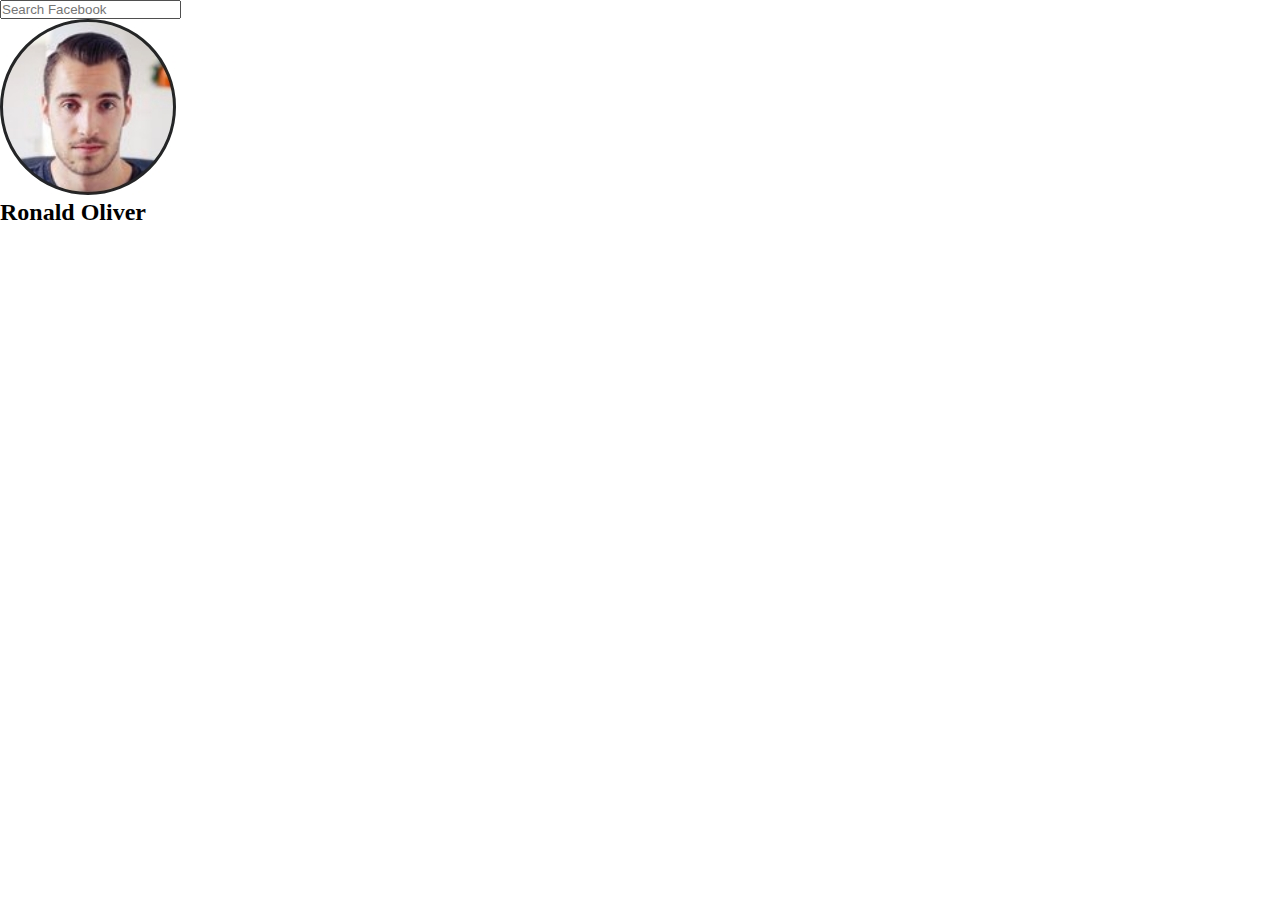
==== index.html @ 535de984 "header qismi html tugatdim" ====
<!DOCTYPE html>
<html lang="en">
  <head>
    <meta charset="UTF-8" />
    <meta http-equiv="X-UA-Compatible" content="IE=edge" />
    <meta name="viewport" content="width=device-width, initial-scale=1.0" />
    <title>Facebook</title>
    <link rel="stylesheet" href="./css/style.css" />
  </head>
  <body>
    <section class="header">
      <i class="fab fa-facebook"></i>
      <div class="header-search">
        <i class="fas fa-search"></i>
        <input type="text" placeholder="Search Facebook" />
      </div>
      <div class="icons">
        <i class="fas fa-search"></i>
        <i class="fas fa-tv"></i>
        <i class="fas fa-users"></i>
        <i class="fas fa-th-large"></i>
      </div>
      <div class="icons2">
        <div class="account">
          <img src="./img/Shape.jpg" alt="" />
          <h2 class="acount-name">Ronald Oliver</h2>

          <div class="icons3">
            <i class="fas fa-plus"></i>
            <i class="fab fa-facebook-messenger"></i>
            <i class="fas fa-bell"></i>
            <i class="fas fa-caret-down"></i>
          </div>
        </div>
      </div>
    </section>
  </body>
</html>
---- css/style.css ----
/* font-family: 'Poppins', sans-serif; */
/* - Spacing system (px)
2 / 4 / 8 / 12 / 16 / 24 / 32 / 48 / 64 / 80 / 96 / 128


- Font sizes (px)
10 / 12 / 14 / 16 / 18 / 20 / 24 / 30 / 36 / 44 / 52 / 62 / 74 / 86 / 98 */

* {
  margin: 0;
  padding: 0;
  box-sizing: border-box;
  text-decoration: none;
}
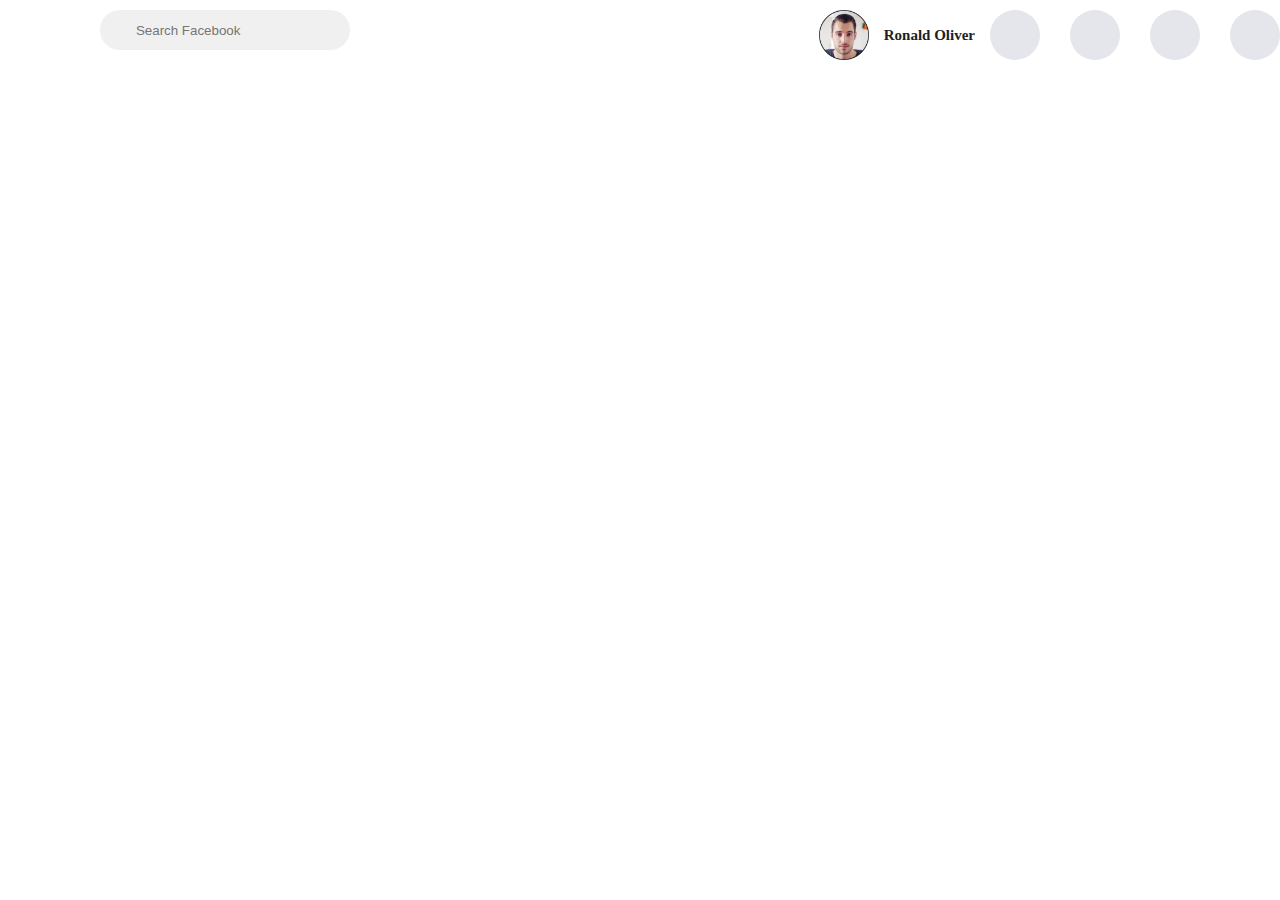
==== commit bb95b9f2: "header qismi tugadi" ====
--- a/index.html
+++ b/index.html
@@ -6,16 +6,26 @@
     <meta name="viewport" content="width=device-width, initial-scale=1.0" />
     <title>Facebook</title>
     <link rel="stylesheet" href="./css/style.css" />
+    <link
+      rel="stylesheet"
+      href="https://cdnjs.cloudflare.com/ajax/libs/font-awesome/6.0.0-beta3/css/all.min.css"
+      integrity="sha512-Fo3rlrZj/k7ujTnHg4CGR2D7kSs0v4LLanw2qksYuRlEzO+tcaEPQogQ0KaoGN26/zrn20ImR1DfuLWnOo7aBA=="
+      crossorigin="anonymous"
+      referrerpolicy="no-referrer"
+    />
   </head>
   <body>
     <section class="header">
-      <i class="fab fa-facebook"></i>
-      <div class="header-search">
-        <i class="fas fa-search"></i>
-        <input type="text" placeholder="Search Facebook" />
+      <div class="header-logo">
+        <i class="fab fa-facebook fbc"></i>
+        <div class="header-search">
+          <i class="fas fa-search search"></i>
+          <input type="text" placeholder="       Search Facebook" />
+        </div>
       </div>
+
       <div class="icons">
-        <i class="fas fa-search"></i>
+        <i class="fas fa-home"></i>
         <i class="fas fa-tv"></i>
         <i class="fas fa-users"></i>
         <i class="fas fa-th-large"></i>
--- a/css/style.css
+++ b/css/style.css
@@ -12,3 +12,68 @@
   box-sizing: border-box;
   text-decoration: none;
 }
+html {
+  font-size: 62.5%;
+}
+.header {
+  padding: 1rem 0;
+  display: flex;
+  justify-content: space-between;
+  text-align: center;
+}
+.fbc {
+  padding: 1rem 5rem;
+  font-size: 3rem;
+  color: #0f62df;
+}
+.header-logo {
+  display: flex;
+  justify-content: space-between;
+  align-items: flex-start;
+}
+.header-search input {
+  width: 25rem;
+  height: 4rem;
+  border-radius: 2rem;
+  border: none;
+  background-color: #f0f0f0;
+  padding: 0 10px;
+}
+.search {
+  font-size: 2rem;
+  color: #606770;
+  transform: translate(3rem, 0.3rem);
+}
+.icons {
+  display: flex;
+  column-gap: 5rem;
+  font-size: 2.4rem;
+  color: #606770;
+}
+.icons2 {
+  display: flex;
+  justify-content: space-between;
+}
+.account {
+  display: flex;
+  column-gap: 1.5rem;
+  align-items: center;
+  color: #1d1f23;
+}
+.account img {
+  width: 5rem;
+}
+.icons3 {
+  display: flex;
+  column-gap: 3rem;
+  font-size: 2.4rem;
+  color: #1d1f23;
+}
+.icons3 i {
+  text-align: center;
+  width: 5rem;
+  height: 5rem;
+  padding: 1.2rem 1rem;
+  border-radius: 50%;
+  background-color: #e4e6eb;
+}
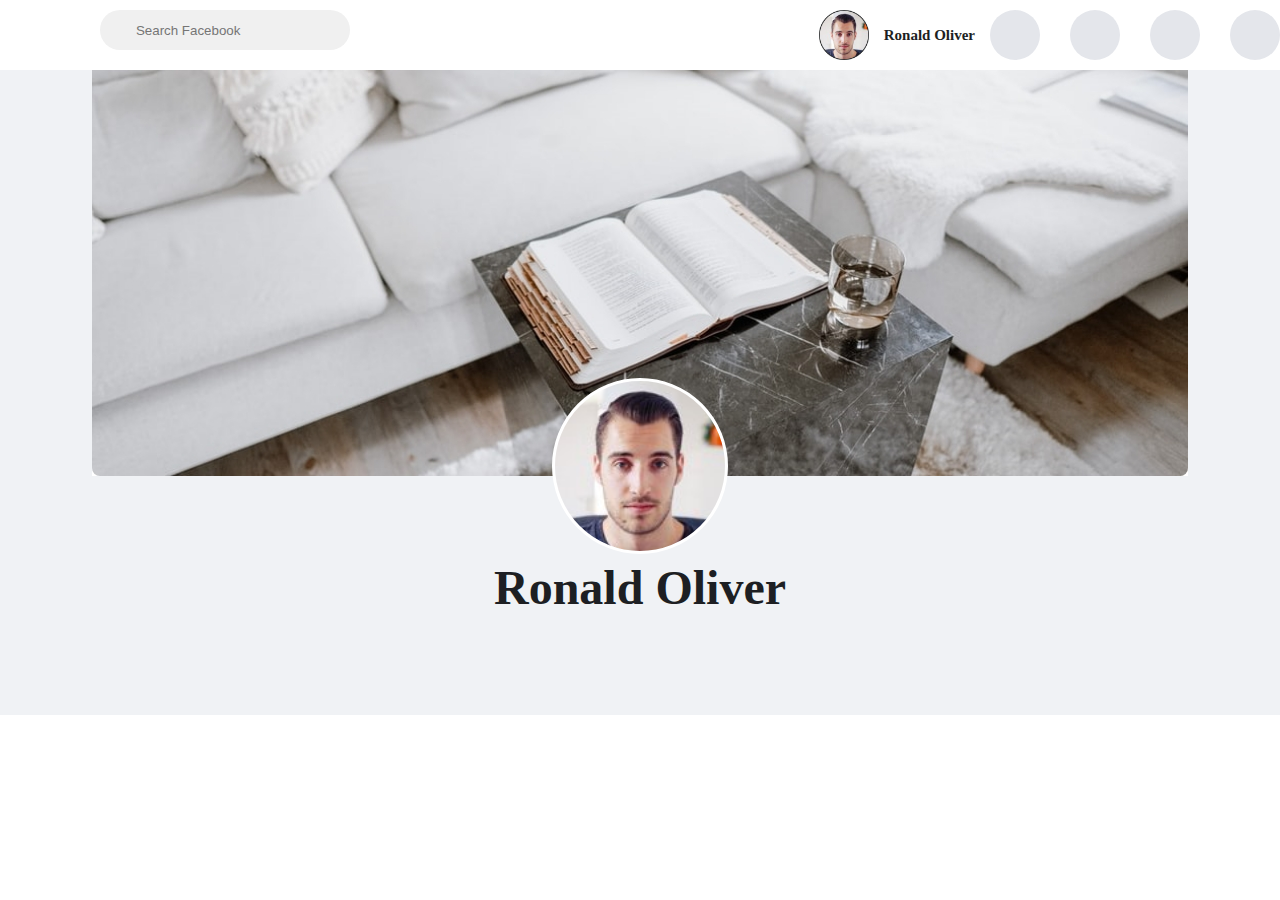
==== commit e0295f45: "account qismi tugadi" ====
--- a/index.html
+++ b/index.html
@@ -44,5 +44,13 @@
         </div>
       </div>
     </section>
+
+    <section class="accounts">
+      <img src="./img/Image 1.jpg" alt="" />
+      <div class="accounts-image">
+        <img src="./img/Shape.png" alt="" />
+        <h1 class="accounts-name">Ronald Oliver</h1>
+      </div>
+    </section>
   </body>
 </html>
--- a/css/style.css
+++ b/css/style.css
@@ -77,3 +77,12 @@
   border-radius: 50%;
   background-color: #e4e6eb;
 }
+.accounts {
+  background-color: #f0f2f5;
+  text-align: center;
+}
+.accounts-image {
+  transform: translate(0, -10rem);
+  font-size: 2.4rem;
+  color: #1d1f23;
+}
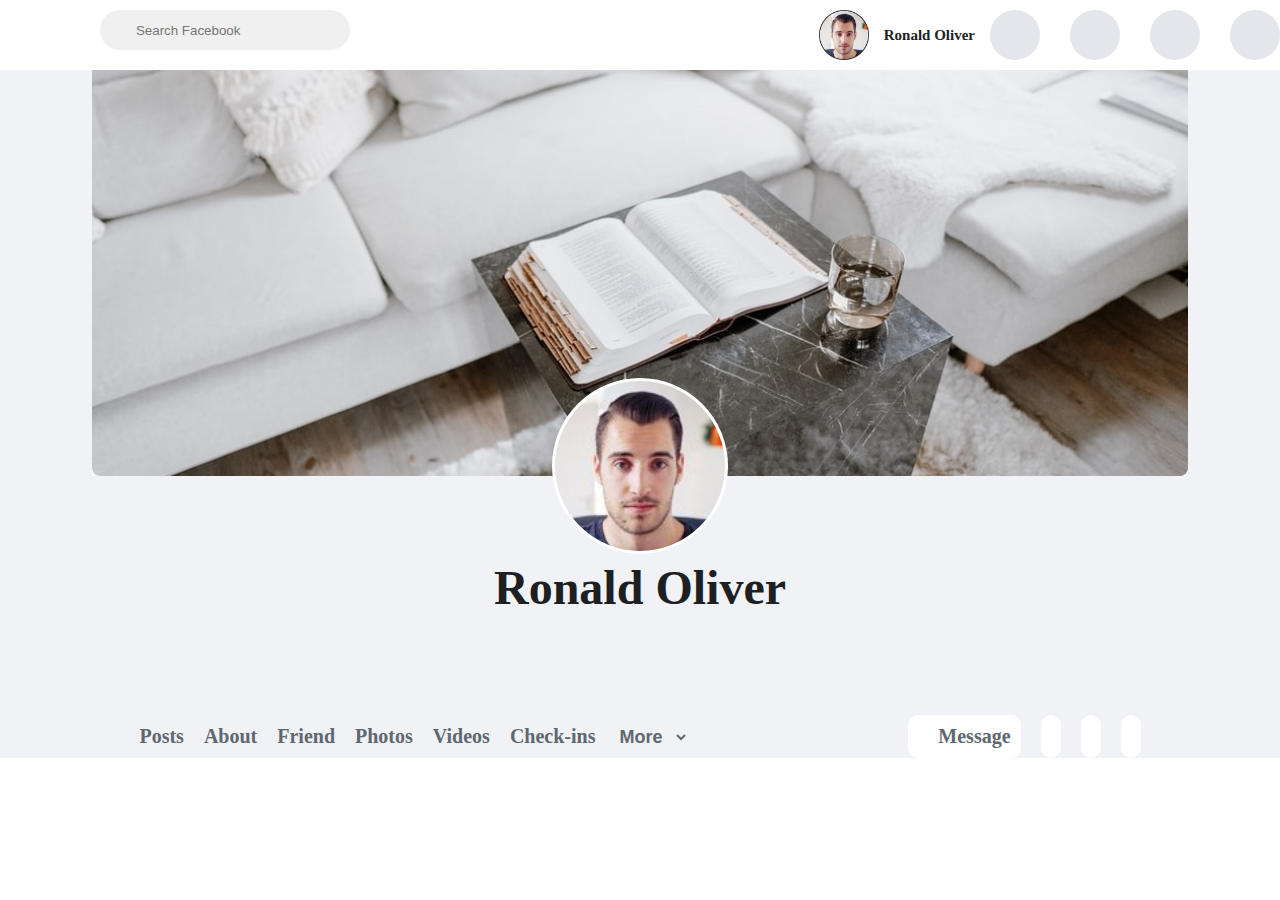
==== commit 8cd71dcf: "navbar section tugadi" ====
--- a/index.html
+++ b/index.html
@@ -52,5 +52,30 @@
         <h1 class="accounts-name">Ronald Oliver</h1>
       </div>
     </section>
+    <section class="navbar">
+      <ul class="nav">
+        <li><p>Posts</p></li>
+        <li>About</li>
+        <li>Friend</li>
+        <li>Photos</li>
+        <li>Videos</li>
+        <li>Check-ins</li>
+        <li>
+          <select>
+            <option>More</option>
+            <option>More1</option>
+          </select>
+        </li>
+      </ul>
+      <div class="nav-icon">
+        <p class="pnav">
+          <i class="fab fa-facebook-messenger fbcm"> </i>Message
+        </p>
+
+        <i class="fas fa-phone-alt"></i>
+        <i class="fas fa-user-check"></i>
+        <i class="fas fa-ellipsis-h"></i>
+      </div>
+    </section>
   </body>
 </html>
--- a/css/style.css
+++ b/css/style.css
@@ -86,3 +86,53 @@
   font-size: 2.4rem;
   color: #1d1f23;
 }
+.navbar {
+  padding: 0 3rem;
+  background-color: #f0f2f5;
+  display: flex;
+  justify-content: space-around;
+}
+.nav {
+  display: flex;
+  list-style: none;
+  align-items: center;
+  column-gap: 2rem;
+  font-size: 2rem;
+  font-weight: 600;
+  color: #606770;
+  padding: 1rem 0;
+}
+.nav select {
+  border: none;
+  font-size: 1.8rem;
+  font-weight: 600;
+  color: #606770;
+  background-color: #f0f2f5;
+}
+.nav li:hover {
+  color: #0f62df;
+  transform: scale(1.1);
+  cursor: pointer;
+}
+.nav-icon {
+  display: flex;
+
+  column-gap: 2rem;
+  font-size: 2rem;
+  font-weight: 600;
+  color: #606770;
+}
+.pnav {
+  display: flex;
+  align-items: center;
+  padding: 0 1rem 0 1rem;
+  background-color: #fff;
+  border-radius: 1rem;
+}
+.nav-icon i {
+  text-align: center;
+  vertical-align: middle;
+  padding: 10px 1rem 0 1rem;
+  background-color: #fff;
+  border-radius: 1rem;
+}
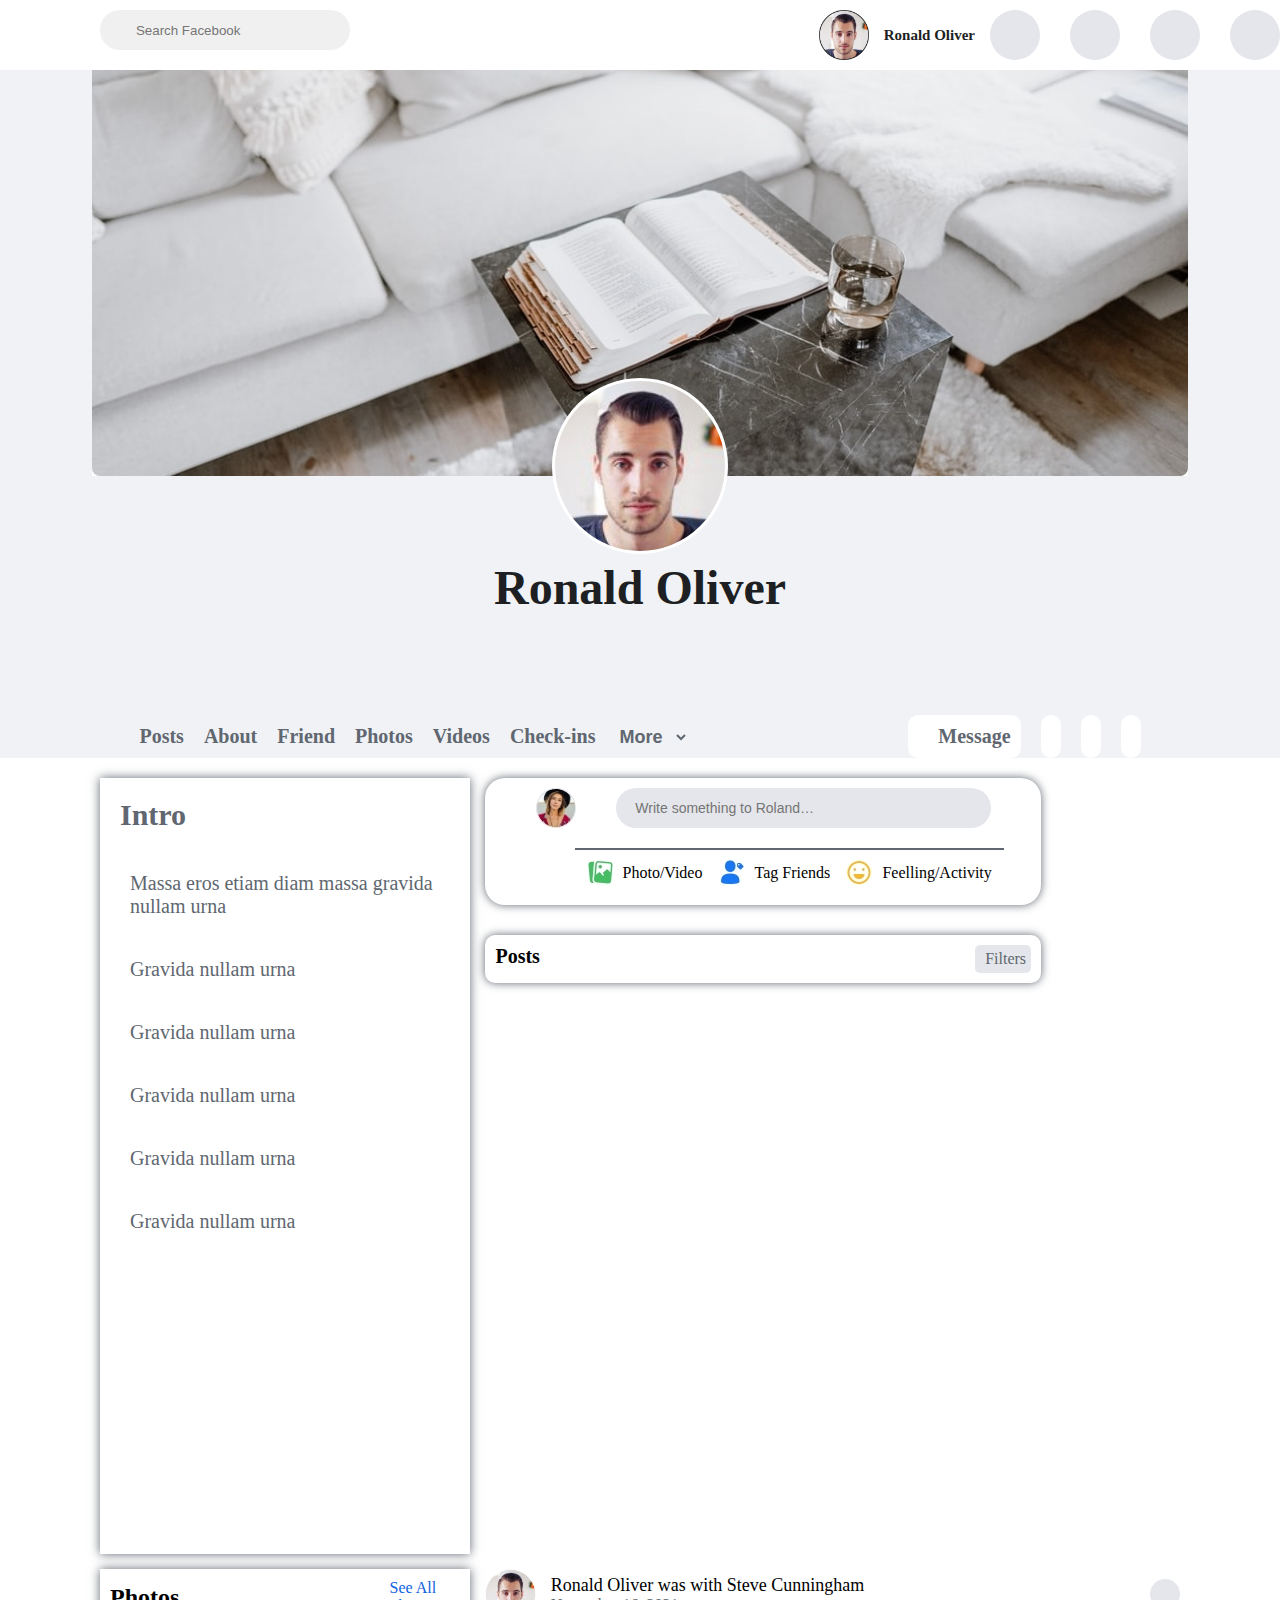
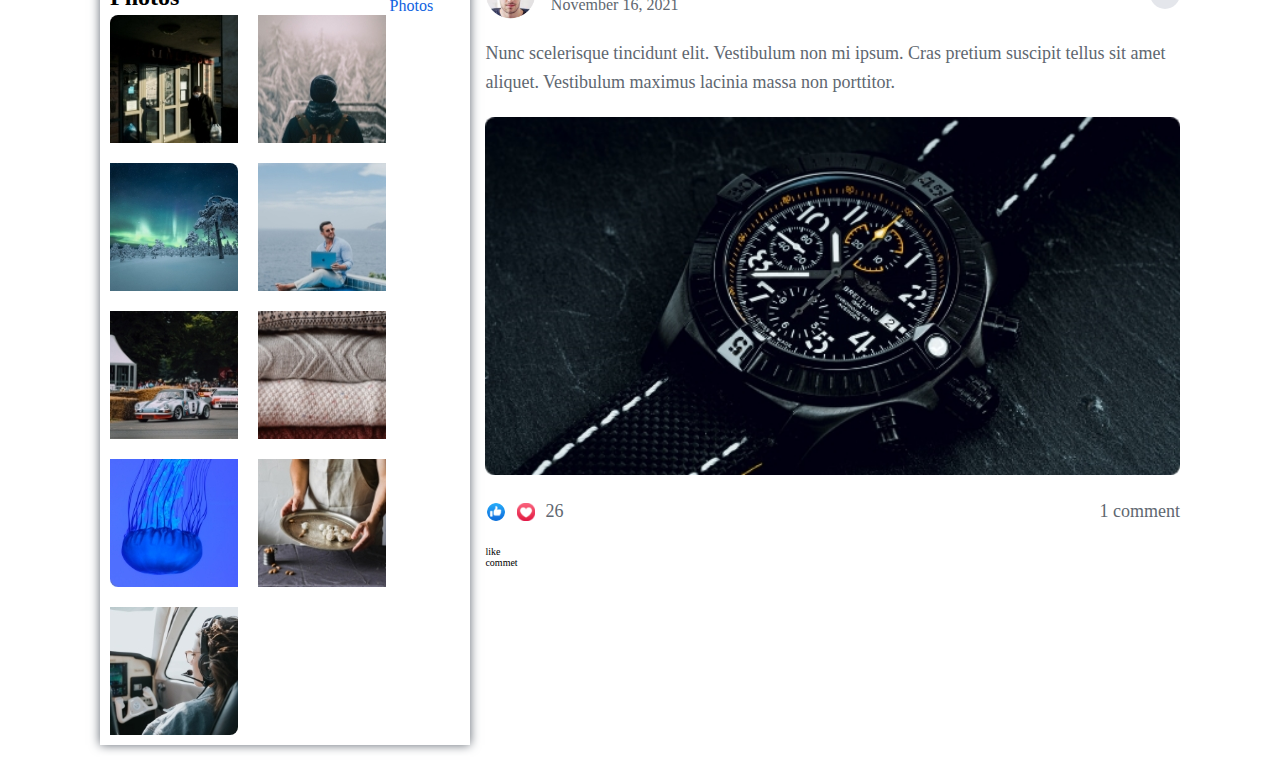
==== commit 688c799a: "htmls tugadi" ====
--- a/index.html
+++ b/index.html
@@ -77,5 +77,119 @@
         <i class="fas fa-ellipsis-h"></i>
       </div>
     </section>
+
+    <div class="grid-section">
+      <div class="intro">
+        <h1 class="intor-name">Intro</h1>
+        <div class="div12">
+          <i class="fas fa-briefcase"></i>
+          <p>Massa eros etiam diam massa gravida nullam urna</p>
+        </div>
+
+        <div class="div12">
+          <i class="fas fa-graduation-cap"></i>
+          <p>Gravida nullam urna</p>
+        </div>
+
+        <div class="div12">
+          <i class="fas fa-graduation-cap"></i>
+          <p>Gravida nullam urna</p>
+        </div>
+        <div class="div12">
+          <i class="fas fa-home"></i>
+          <p>Gravida nullam urna</p>
+        </div>
+
+        <div class="div12">
+          <i class="fas fa-map-marker-alt"></i>
+          <p>Gravida nullam urna</p>
+        </div>
+
+        <div class="div12">
+          <i class="fas fa-wifi"></i>
+          <p>Gravida nullam urna</p>
+        </div>
+      </div>
+
+      <div class="images-section">
+        <div class="write-section1">
+          <div class="write-section">
+            <img src="./img/Path 14.jpg" alt="" />
+            <input type="text" placeholder="     Write something to Roland…" />
+          </div>
+          <div class="photos">
+            <div class="photo">
+              <img src="./img/Image 14.jpg" alt="" />
+              <p>Photo/Video</p>
+            </div>
+
+            <div class="photo">
+              <img src="./img/Image 15.jpg" alt="" />
+              <p>Tag Friends</p>
+            </div>
+
+            <div class="photo">
+              <img src="./img/Image 16.jpg" alt="" />
+              <p>Feelling/Activity</p>
+            </div>
+          </div>
+        </div>
+        <div class="write-section2">
+          <h1>Posts</h1>
+          <p><i class="fas fa-sliders-h"></i>Filters</p>
+        </div>
+      </div>
+
+      <div class="galary">
+        <div class="galary-name">
+          <h1 class="glry-nm">Photos</h1>
+          <a href="#">See All Photos</a>
+        </div>
+        <div class="glry-img">
+          <img src="./img/Rectangle 18.jpg" alt="" />
+          <img src="./img/Rectangle 19.jpg" alt="" />
+          <img src="./img/Rectangle 20.jpg" alt="" />
+
+          <img src="./img/Rectangle 21.jpg" alt="" />
+          <img src="./img/Rectangle 22.jpg" alt="" />
+          <img src="./img/Rectangle 23.jpg" alt="" />
+
+          <img src="./img/Rectangle 24.jpg" alt="" />
+          <img src="./img/Rectangle 25.jpg" alt="" />
+          <img src="./img/Rectangle 26.jpg" alt="" />
+        </div>
+      </div>
+      <div class="about">
+        <div class="ddp-1">
+          <div class="div15">
+            <img src="./img/Shape.png" alt="" />
+            <div class="abt-p">
+              <p>Ronald Oliver was with Steve Cunningham</p>
+              <div class="date">November 16, 2021</div>
+            </div>
+          </div>
+
+          <i class="fas fa-ellipsis-h"></i>
+        </div>
+        <p class="abt-p1">
+          Nunc scelerisque tincidunt elit. Vestibulum non mi ipsum. Cras pretium
+          suscipit tellus sit amet aliquet. Vestibulum maximus lacinia massa non
+          porttitor.
+        </p>
+        <img src="./img/Image 18.jpg" alt="" class="imag" />
+        <div class="like">
+          <div class="like1">
+            <img src="./img/Image 20.png" alt="" />
+            <img src="./img/Image 21.png" alt="" />
+            <p class="abt-p1">26</p>
+          </div>
+          <p class="abt-p1">1 comment</p>
+        </div>
+        <div class="abt-like">
+          <p><i class="far fa-thumbs-up"></i> like</p>
+          <p><i class="far fa-comment-alt"></i> commet</p>
+        </div>
+      </div>
+    </div>
   </body>
 </html>
--- a/css/style.css
+++ b/css/style.css
@@ -136,3 +136,147 @@
   background-color: #fff;
   border-radius: 1rem;
 }
+.intro {
+  padding: 2rem;
+  display: flex;
+  flex-direction: column;
+  row-gap: 4rem;
+  color: #606770;
+  box-shadow: 0 0 1rem #606770;
+}
+.intor-name {
+  font-size: 3rem;
+}
+.div12 {
+  display: flex;
+  column-gap: 1rem;
+  font-size: 2rem;
+}
+.grid-section {
+  display: grid;
+  grid-template-columns: 0.8fr 1.5fr;
+  grid-template-rows: 1fr 1fr;
+  gap: 1.5rem;
+  margin: 2rem 10rem;
+}
+
+.write-section1 {
+  box-shadow: 0 0 1rem #606770;
+  width: 80%;
+  padding: 1rem;
+  border-radius: 2rem;
+}
+.write-section2 {
+  box-shadow: 0 0 1rem #606770;
+  width: 80%;
+  padding: 1rem;
+  border-radius: 1rem;
+  margin-top: 3rem;
+  display: flex;
+  justify-content: space-between;
+}
+.write-section2 p {
+  font-size: 1.6rem;
+  display: flex;
+  gap: 5px;
+  color: #606770;
+  align-items: center;
+  padding: 5px;
+  border-radius: 5px;
+  background-color: #e4e6eb;
+}
+.write-section {
+  display: flex;
+  justify-content: space-evenly;
+}
+.write-section input {
+  width: 70%;
+  height: 4rem;
+  border-radius: 2rem;
+  border: none;
+  background-color: #e4e6eb;
+  font-size: 1.4rem;
+}
+.photos {
+  width: 80%;
+  border-top: 2px solid #606770;
+  display: flex;
+  justify-content: space-evenly;
+  margin-top: 2rem;
+  margin-left: 8rem;
+}
+.photo {
+  padding: 1rem 0.5rem;
+  font-size: 1.6rem;
+  display: flex;
+  gap: 1rem;
+  align-items: center;
+}
+.galary {
+  box-shadow: 0 0 1rem #606770;
+  padding: 1rem;
+}
+.galary-name {
+  display: flex;
+  gap: 60%;
+  align-items: center;
+}
+.galary-name a {
+  font-size: 1.6rem;
+  color: #0f62df;
+}
+.glry-nm {
+  font-size: 2.4rem;
+}
+.glry-img {
+  /* display: grid;
+  grid-template-columns: 0.5fr 0.5fr 0.5fr;
+  grid-template-rows: 1fr 1fr 1fr;
+  gap: 1rem; */
+  display: flex;
+  flex-wrap: wrap;
+  gap: 2rem;
+}
+.ddp-1 {
+  display: flex;
+  justify-content: space-between;
+  align-items: center;
+  font-size: 1.8rem;
+}
+.div15 img {
+  width: 10%;
+}
+.div15 {
+  display: flex;
+  gap: 1.5rem;
+  align-items: center;
+}
+.date {
+  font-size: 1.6rem;
+  color: #606770;
+}
+.ddp-1 i {
+  padding: 1.5rem;
+  border-radius: 50%;
+  background-color: #e4e6eb;
+}
+.abt-p1 {
+  margin-top: 2rem;
+  font-size: 1.8rem;
+  color: #606770;
+  line-height: 1.6;
+  margin-bottom: 2rem;
+}
+.imag {
+  width: 100%;
+}
+.like {
+  display: flex;
+  justify-content: space-between;
+  align-items: center;
+}
+.like1 {
+  display: flex;
+  align-items: center;
+  gap: 1rem;
+}
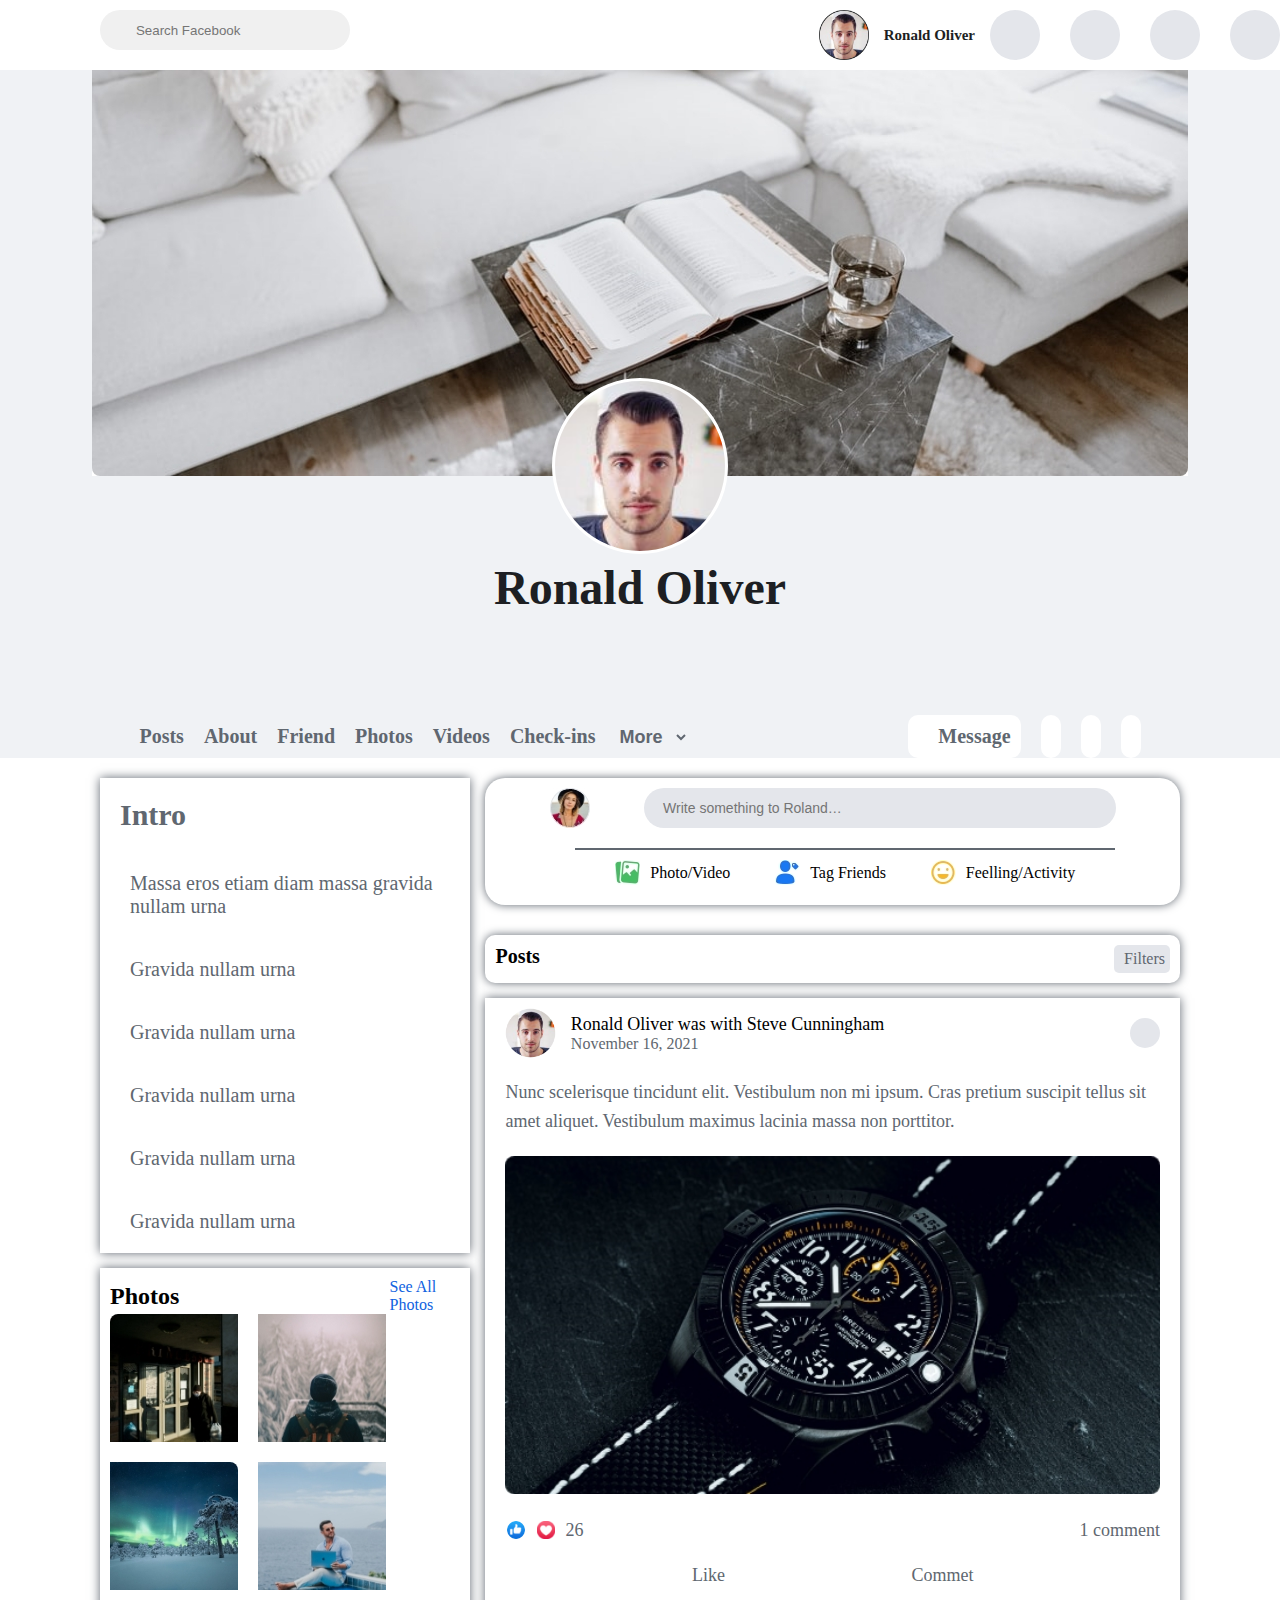
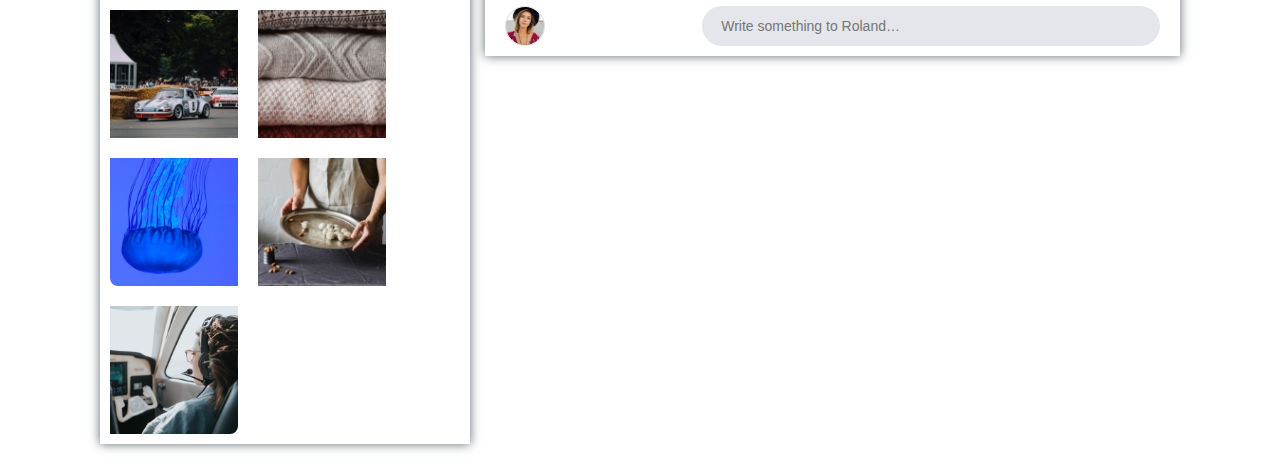
==== commit 387d32c1: "project finished" ====
--- a/index.html
+++ b/index.html
@@ -79,115 +79,127 @@
     </section>
 
     <div class="grid-section">
-      <div class="intro">
-        <h1 class="intor-name">Intro</h1>
-        <div class="div12">
-          <i class="fas fa-briefcase"></i>
-          <p>Massa eros etiam diam massa gravida nullam urna</p>
-        </div>
-
-        <div class="div12">
-          <i class="fas fa-graduation-cap"></i>
-          <p>Gravida nullam urna</p>
-        </div>
-
-        <div class="div12">
-          <i class="fas fa-graduation-cap"></i>
-          <p>Gravida nullam urna</p>
-        </div>
-        <div class="div12">
-          <i class="fas fa-home"></i>
-          <p>Gravida nullam urna</p>
-        </div>
-
-        <div class="div12">
-          <i class="fas fa-map-marker-alt"></i>
-          <p>Gravida nullam urna</p>
-        </div>
-
-        <div class="div12">
-          <i class="fas fa-wifi"></i>
-          <p>Gravida nullam urna</p>
-        </div>
-      </div>
-
-      <div class="images-section">
-        <div class="write-section1">
-          <div class="write-section">
+      <div class="intro-galary">
+        <div class="intro">
+          <h1 class="intor-name">Intro</h1>
+          <div class="div12">
+            <i class="fas fa-briefcase"></i>
+            <p>Massa eros etiam diam massa gravida nullam urna</p>
+          </div>
+
+          <div class="div12">
+            <i class="fas fa-graduation-cap"></i>
+            <p>Gravida nullam urna</p>
+          </div>
+
+          <div class="div12">
+            <i class="fas fa-graduation-cap"></i>
+            <p>Gravida nullam urna</p>
+          </div>
+          <div class="div12">
+            <i class="fas fa-home"></i>
+            <p>Gravida nullam urna</p>
+          </div>
+
+          <div class="div12">
+            <i class="fas fa-map-marker-alt"></i>
+            <p>Gravida nullam urna</p>
+          </div>
+
+          <div class="div12">
+            <i class="fas fa-wifi"></i>
+            <p>Gravida nullam urna</p>
+          </div>
+        </div>
+
+        <div class="galary">
+          <div class="galary-name">
+            <h1 class="glry-nm">Photos</h1>
+            <a href="#">See All Photos</a>
+          </div>
+          <div class="glry-img">
+            <img src="./img/Rectangle 18.jpg" alt="" />
+            <img src="./img/Rectangle 19.jpg" alt="" />
+            <img src="./img/Rectangle 20.jpg" alt="" />
+
+            <img src="./img/Rectangle 21.jpg" alt="" />
+            <img src="./img/Rectangle 22.jpg" alt="" />
+            <img src="./img/Rectangle 23.jpg" alt="" />
+
+            <img src="./img/Rectangle 24.jpg" alt="" />
+            <img src="./img/Rectangle 25.jpg" alt="" />
+            <img src="./img/Rectangle 26.jpg" alt="" />
+          </div>
+        </div>
+      </div>
+      <div class="images-about12">
+        <div class="images-section">
+          <div class="write-section1">
+            <div class="write-section">
+              <img src="./img/Path 14.jpg" alt="" />
+              <input
+                type="text"
+                placeholder="     Write something to Roland…"
+              />
+            </div>
+            <div class="photos">
+              <div class="photo">
+                <img src="./img/Image 14.jpg" alt="" />
+                <p>Photo/Video</p>
+              </div>
+
+              <div class="photo">
+                <img src="./img/Image 15.jpg" alt="" />
+                <p>Tag Friends</p>
+              </div>
+
+              <div class="photo">
+                <img src="./img/Image 16.jpg" alt="" />
+                <p>Feelling/Activity</p>
+              </div>
+            </div>
+          </div>
+          <div class="write-section2">
+            <h1>Posts</h1>
+            <p><i class="fas fa-sliders-h"></i>Filters</p>
+          </div>
+        </div>
+
+        <div class="about">
+          <div class="ddp-1">
+            <div class="div15">
+              <img src="./img/Shape.png" alt="" />
+              <div class="abt-p">
+                <p>Ronald Oliver was with Steve Cunningham</p>
+                <div class="date">November 16, 2021</div>
+              </div>
+            </div>
+
+            <i class="fas fa-ellipsis-h"></i>
+          </div>
+          <p class="abt-p1">
+            Nunc scelerisque tincidunt elit. Vestibulum non mi ipsum. Cras
+            pretium suscipit tellus sit amet aliquet. Vestibulum maximus lacinia
+            massa non porttitor.
+          </p>
+          <img src="./img/Image 18.jpg" alt="" class="imag" />
+          <div class="like">
+            <div class="like1">
+              <img src="./img/Image 20.png" alt="" />
+              <img src="./img/Image 21.png" alt="" />
+              <p class="abt-p1">26</p>
+            </div>
+            <p class="abt-p1">1 comment</p>
+          </div>
+          <div class="abt-like">
+            <p><i class="far fa-thumbs-up"></i> Like</p>
+            <p><i class="far fa-comment-alt"></i> Commet</p>
+          </div>
+
+          <div class="write-section aab">
             <img src="./img/Path 14.jpg" alt="" />
             <input type="text" placeholder="     Write something to Roland…" />
           </div>
-          <div class="photos">
-            <div class="photo">
-              <img src="./img/Image 14.jpg" alt="" />
-              <p>Photo/Video</p>
-            </div>
-
-            <div class="photo">
-              <img src="./img/Image 15.jpg" alt="" />
-              <p>Tag Friends</p>
-            </div>
-
-            <div class="photo">
-              <img src="./img/Image 16.jpg" alt="" />
-              <p>Feelling/Activity</p>
-            </div>
-          </div>
-        </div>
-        <div class="write-section2">
-          <h1>Posts</h1>
-          <p><i class="fas fa-sliders-h"></i>Filters</p>
-        </div>
-      </div>
-
-      <div class="galary">
-        <div class="galary-name">
-          <h1 class="glry-nm">Photos</h1>
-          <a href="#">See All Photos</a>
-        </div>
-        <div class="glry-img">
-          <img src="./img/Rectangle 18.jpg" alt="" />
-          <img src="./img/Rectangle 19.jpg" alt="" />
-          <img src="./img/Rectangle 20.jpg" alt="" />
-
-          <img src="./img/Rectangle 21.jpg" alt="" />
-          <img src="./img/Rectangle 22.jpg" alt="" />
-          <img src="./img/Rectangle 23.jpg" alt="" />
-
-          <img src="./img/Rectangle 24.jpg" alt="" />
-          <img src="./img/Rectangle 25.jpg" alt="" />
-          <img src="./img/Rectangle 26.jpg" alt="" />
-        </div>
-      </div>
-      <div class="about">
-        <div class="ddp-1">
-          <div class="div15">
-            <img src="./img/Shape.png" alt="" />
-            <div class="abt-p">
-              <p>Ronald Oliver was with Steve Cunningham</p>
-              <div class="date">November 16, 2021</div>
-            </div>
-          </div>
-
-          <i class="fas fa-ellipsis-h"></i>
-        </div>
-        <p class="abt-p1">
-          Nunc scelerisque tincidunt elit. Vestibulum non mi ipsum. Cras pretium
-          suscipit tellus sit amet aliquet. Vestibulum maximus lacinia massa non
-          porttitor.
-        </p>
-        <img src="./img/Image 18.jpg" alt="" class="imag" />
-        <div class="like">
-          <div class="like1">
-            <img src="./img/Image 20.png" alt="" />
-            <img src="./img/Image 21.png" alt="" />
-            <p class="abt-p1">26</p>
-          </div>
-          <p class="abt-p1">1 comment</p>
-        </div>
-        <div class="abt-like">
-          <p><i class="far fa-thumbs-up"></i> like</p>
-          <p><i class="far fa-comment-alt"></i> commet</p>
         </div>
       </div>
     </div>
--- a/css/style.css
+++ b/css/style.css
@@ -48,7 +48,12 @@
   display: flex;
   column-gap: 5rem;
   font-size: 2.4rem;
-  color: #606770;
+  align-items: center;
+  color: #606770;
+}
+.icons i:hover {
+  color: #0f62df;
+  transform: scale(1.1);
 }
 .icons2 {
   display: flex;
@@ -77,6 +82,11 @@
   border-radius: 50%;
   background-color: #e4e6eb;
 }
+.icons3 i:hover {
+  background-color: #0f62df;
+  color: white;
+  transform: scale(1.1);
+}
 .accounts {
   background-color: #f0f2f5;
   text-align: center;
@@ -87,6 +97,7 @@
   color: #1d1f23;
 }
 .navbar {
+  margin-bottom: 1rem;
   padding: 0 3rem;
   background-color: #f0f2f5;
   display: flex;
@@ -144,8 +155,12 @@
   color: #606770;
   box-shadow: 0 0 1rem #606770;
 }
-.intor-name {
+.intro .intor-name {
   font-size: 3rem;
+}
+.div12:hover {
+  transform: scale(1.1);
+  color: #0f62df;
 }
 .div12 {
   display: flex;
@@ -155,20 +170,32 @@
 .grid-section {
   display: grid;
   grid-template-columns: 0.8fr 1.5fr;
-  grid-template-rows: 1fr 1fr;
   gap: 1.5rem;
   margin: 2rem 10rem;
 }
+.intro-galary {
+  display: flex;
+  flex-direction: column;
+  gap: 1.5rem;
+}
+.images-about12 {
+  display: flex;
+  flex-direction: column;
+  gap: 1.5rem;
+}
+.images-section {
+  width: 100%;
+}
 
 .write-section1 {
   box-shadow: 0 0 1rem #606770;
-  width: 80%;
+  width: 100%;
   padding: 1rem;
   border-radius: 2rem;
 }
 .write-section2 {
   box-shadow: 0 0 1rem #606770;
-  width: 80%;
+  width: 100%;
   padding: 1rem;
   border-radius: 1rem;
   margin-top: 3rem;
@@ -216,6 +243,9 @@
   box-shadow: 0 0 1rem #606770;
   padding: 1rem;
 }
+.galary img:hover {
+  transform: scale(1.1);
+}
 .galary-name {
   display: flex;
   gap: 60%;
@@ -280,3 +310,21 @@
   align-items: center;
   gap: 1rem;
 }
+.abt-like {
+  font-size: 1.8rem;
+  color: #606770;
+  display: flex;
+  justify-content: space-evenly;
+}
+.abt-like p:hover {
+  color: #0f62df;
+  transform: scale(1.1);
+}
+.aab {
+  margin-top: 2rem;
+  justify-content: space-between;
+}
+.about {
+  box-shadow: 0 0 1rem #606770;
+  padding: 1rem 2rem;
+}
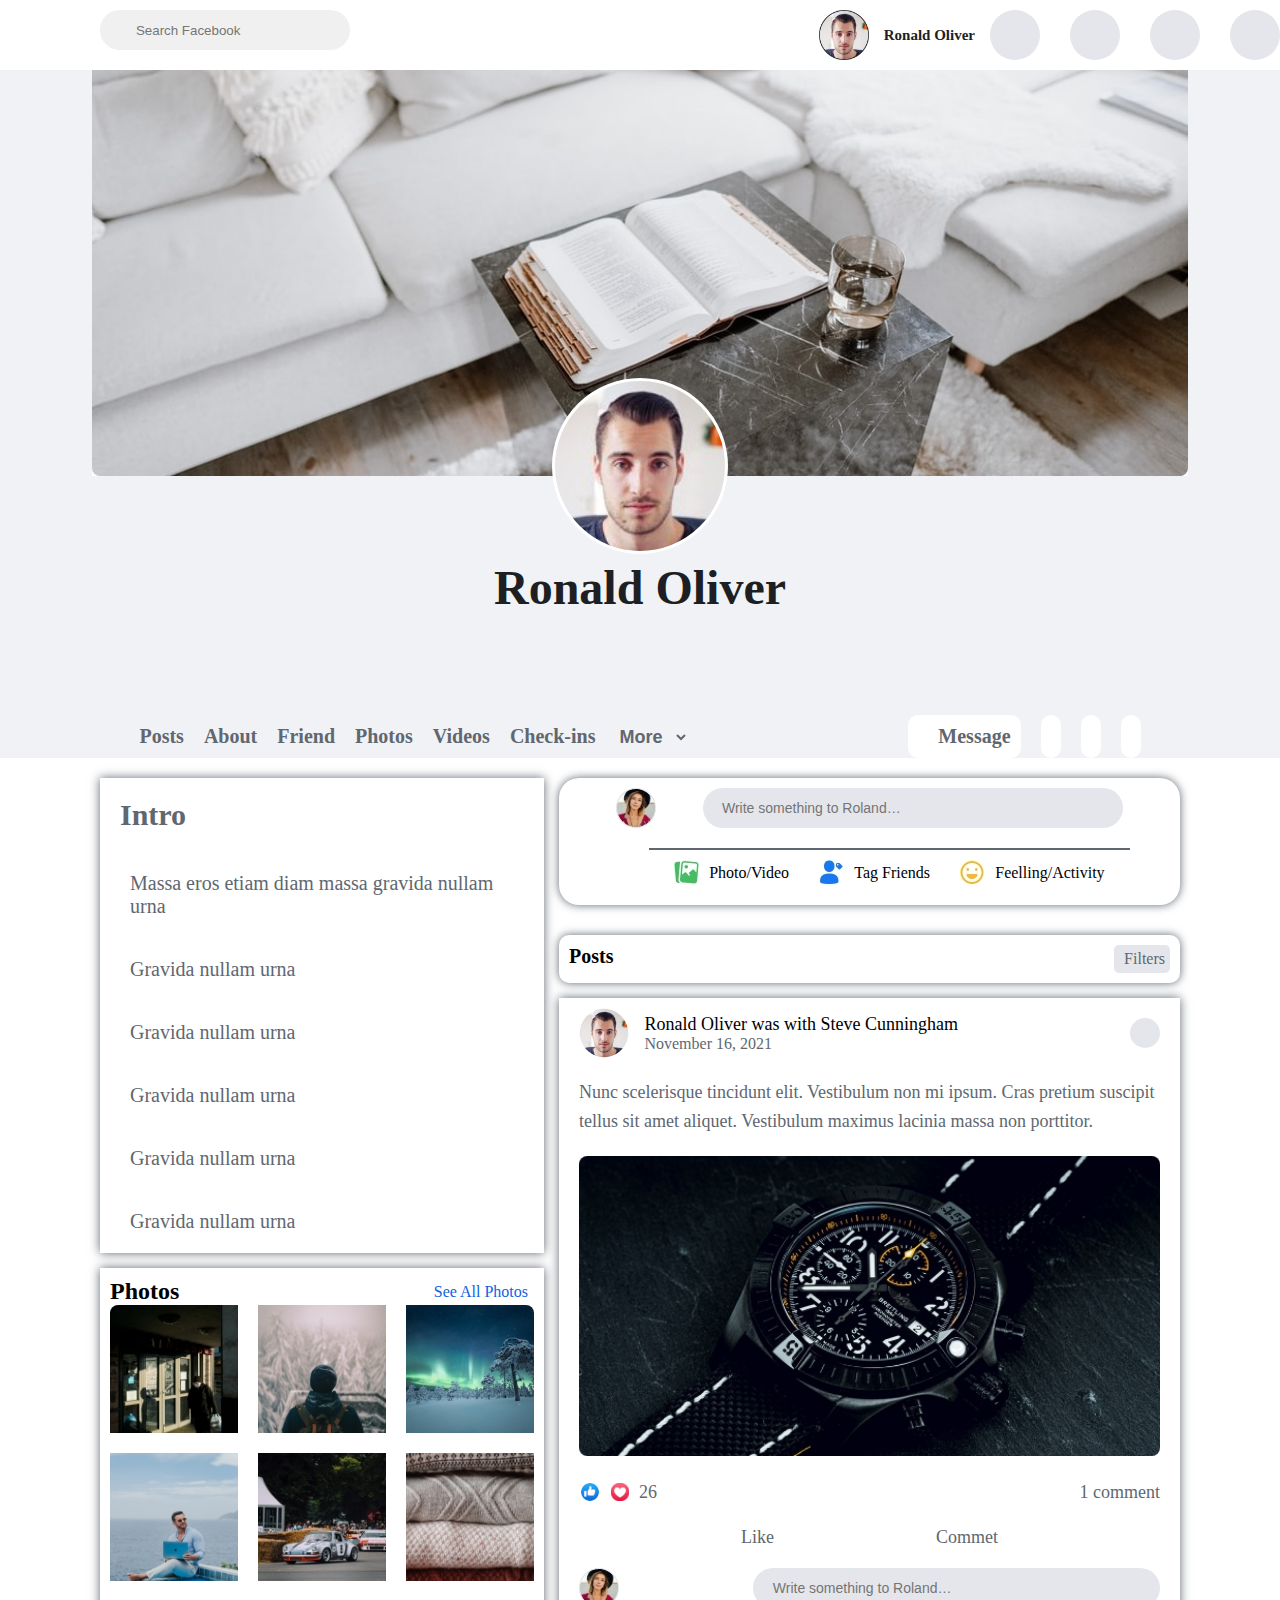
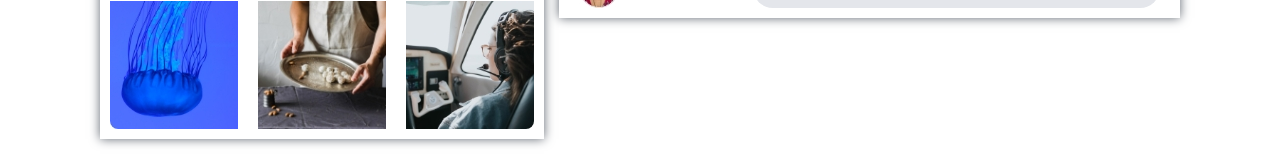
==== commit 7e316dd4: "queri tugadi" ====
--- a/index.html
+++ b/index.html
@@ -6,6 +6,7 @@
     <meta name="viewport" content="width=device-width, initial-scale=1.0" />
     <title>Facebook</title>
     <link rel="stylesheet" href="./css/style.css" />
+    <link rel="stylesheet" href="css/queries.css" />
     <link
       rel="stylesheet"
       href="https://cdnjs.cloudflare.com/ajax/libs/font-awesome/6.0.0-beta3/css/all.min.css"
@@ -32,7 +33,7 @@
       </div>
       <div class="icons2">
         <div class="account">
-          <img src="./img/Shape.jpg" alt="" />
+          <img src="./img/Shape.jpg" alt="" class="act-img1003" />
           <h2 class="acount-name">Ronald Oliver</h2>
 
           <div class="icons3">
--- a/css/style.css
+++ b/css/style.css
@@ -259,12 +259,12 @@
   font-size: 2.4rem;
 }
 .glry-img {
-  /* display: grid;
+  display: grid;
   grid-template-columns: 0.5fr 0.5fr 0.5fr;
   grid-template-rows: 1fr 1fr 1fr;
-  gap: 1rem; */
-  display: flex;
-  flex-wrap: wrap;
+  gap: 1rem;
+  /* display: flex;
+  flex-wrap: wrap; */
   gap: 2rem;
 }
 .ddp-1 {
--- a/css/queries.css
+++ b/css/queries.css
@@ -0,0 +1,108 @@
+@media (max-width: 1200px) {
+  html {
+    font-size: 50%;
+  }
+}
+@media (max-width: 62.5em) {
+  .accounts img {
+    width: 80%;
+  }
+  .accounts-image img {
+    width: 10%;
+  }
+  .accounts-name {
+    font-size: 2.4rem;
+  }
+  .nav-icon {
+    font-size: 1.4rem;
+  }
+  .nav {
+    font-size: 1.8rem;
+  }
+  .intor-name {
+    font-size: 2.4rem;
+  }
+  .div12 {
+    font-size: 1.8rem;
+  }
+  .glry-nm {
+    font-size: 2rem;
+  }
+  .photo {
+    font-size: 1.4rem;
+  }
+  .write-section2 h1 {
+    font-size: 1.8rem;
+  }
+  .write-section2 p {
+    font-size: 1.4rem;
+  }
+  .abt-p p {
+    font-size: 1.6rem;
+  }
+  .abt-p div {
+    font-size: 1.4rem;
+  }
+  .abt-p1 {
+    font-size: 1.8rem;
+  }
+}
+@media (max-width: 56.25rem) {
+  /* html {
+    font-size: 0.4375%;
+  } */
+  .icons {
+    display: none;
+  }
+  .icons3 {
+    display: none;
+  }
+  .accounts {
+    width: 100vw;
+    margin-left: 5rem;
+    text-align: center;
+  }
+  .navbar,
+  .grid-section {
+    margin-left: 5rem;
+    width: 100vw;
+  }
+  .nav {
+    font-size: 1.2rem;
+  }
+  .nav-icon {
+    font-size: 1.2rem;
+  }
+  .intro {
+    padding: 1.6rem;
+    row-gap: 2rem;
+  }
+  .glry-img {
+    gap: 1rem;
+    grid-template-columns: 1fr 1fr;
+  }
+  .glry-img img {
+    /* width: 50%; */
+  }
+  .photo {
+    padding: 0.8rem 0.5rem;
+    font-size: 1.2rem;
+  }
+  .abt-p p {
+    font-size: 1.2rem;
+  }
+  .abt-p1 {
+    font-size: 1.4rem;
+  }
+}
+
+@media (max-width: 600px) {
+  .grid-section {
+    display: flex;
+    flex-direction: column;
+  }
+  .glry-img {
+    gap: 1rem;
+    grid-template-columns: 1fr 1fr 1fr;
+  }
+}
